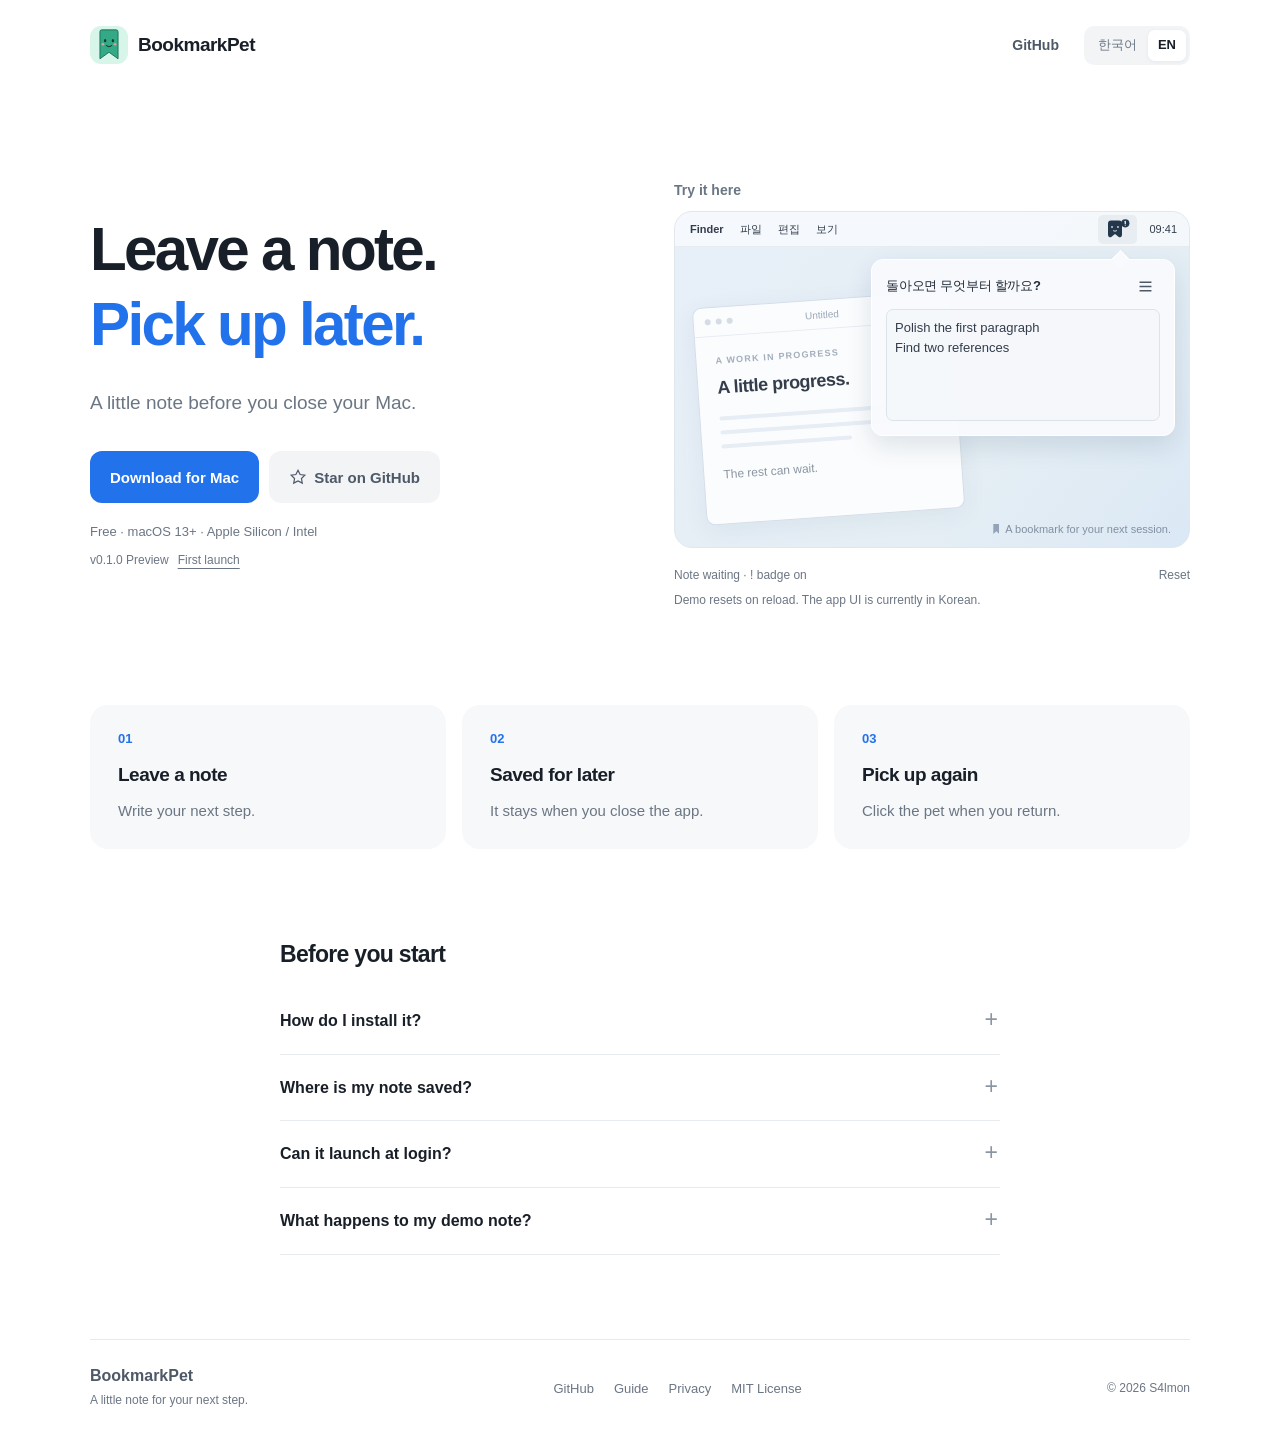
==== docs/en/index.html @ 2b0f5f94 "Add a concise bilingual BookmarkPet website with interactive demo" ====
<!doctype html>
<html lang="en">
<head>
  <meta charset="utf-8">
  <meta name="viewport" content="width=device-width, initial-scale=1">
  <meta name="color-scheme" content="light">
  <title>BookmarkPet — A little note for your next step</title>
  <meta name="description" content="Leave a note before you close your Mac. A tiny macOS menu bar companion that remembers your next step. Free and open source.">
  <meta name="theme-color" content="#ffffff">
  <meta property="og:type" content="website">
  <meta property="og:title" content="BookmarkPet — A little note for your next step">
  <meta property="og:description" content="Leave a note before you close your Mac. A tiny macOS menu bar companion that remembers your next step. Free and open source.">
  <meta property="og:url" content="https://s4lmon-sh.github.io/BookmarkPet/en/">
  <meta property="og:locale" content="en_US">
  <link rel="canonical" href="https://s4lmon-sh.github.io/BookmarkPet/en/">
  <link rel="alternate" hreflang="ko" href="https://s4lmon-sh.github.io/BookmarkPet/">
  <link rel="alternate" hreflang="en" href="https://s4lmon-sh.github.io/BookmarkPet/en/">
  <link rel="icon" type="image/svg+xml" href="../assets/bookmarkpet.svg">
  <link rel="stylesheet" href="../assets/styles.css">
  <script src="../assets/app.js" defer></script>
</head>
<body>
  <a class="skip-link" href="#main" data-copy="skip">Skip to content</a>
  <header class="site-header wrap">
    <a class="brand" href="./" aria-label="BookmarkPet home">
      <img src="../assets/bookmarkpet.svg" width="38" height="38" alt="">
      <span>BookmarkPet</span>
    </a>
    <nav aria-label="Main navigation">
      <a class="nav-source" href="https://github.com/S4lmon-SH/BookmarkPet" target="_blank" rel="noopener noreferrer">GitHub</a>
      <div class="language-switch" aria-label="Language">
        <a href="../" lang="ko" data-language="ko">한국어</a>
        <a href="./" lang="en" aria-current="page" data-language="en">EN</a>
      </div>
    </nav>
  </header>

  <main id="main">
    <section class="hero wrap" aria-labelledby="hero-title">
      <div class="hero-copy">
        <h1 id="hero-title"><span data-copy="hero1">Leave a note.</span><br><span class="accent-text" data-copy="hero2">Pick up later.</span></h1>
        <p class="hero-description" data-copy="heroDescription">A little note before you close your Mac.</p>
        <div class="hero-actions">
          <a class="button primary" href="https://github.com/S4lmon-SH/BookmarkPet/releases/download/v0.1.0/BookmarkPet-0.1.0-universal.zip" data-copy="download">Download for Mac</a>
          <a class="button secondary" href="https://github.com/S4lmon-SH/BookmarkPet" target="_blank" rel="noopener noreferrer"><svg width="18" height="18" viewBox="0 0 24 24" fill="none" stroke="currentColor" stroke-width="1.6" aria-hidden="true"><path d="m12 3 2.8 5.7 6.3.9-4.5 4.4 1.1 6.2-5.7-3-5.7 3 1.1-6.2-4.5-4.4 6.3-.9Z"/></svg><span data-copy="star">Star on GitHub</span></a>
        </div>
        <p class="requirements" data-copy="requirements">Free · macOS 13+ · Apple Silicon / Intel</p>
        <p class="preview-note"><span data-copy="previewNote">v0.1.0 Preview</span> <a href="#install" data-copy="installHelp" data-open-install>First launch</a></p>
      </div>

      <div class="demo-column">
        <div class="demo-label"><span data-copy="tryLabel">Try it here</span></div>
        <div class="mac-demo" id="mac-demo">
          <div class="mac-menubar">
            <div class="mac-menu-left" aria-hidden="true"><span class="finder-word">Finder</span><span>파일</span><span>편집</span><span>보기</span></div>
            <div class="mac-menu-right">
              <button class="pet-toggle has-note" id="pet-toggle" type="button" aria-label="메모 열기 또는 닫기" aria-expanded="true" aria-controls="demo-popover">
                <svg class="status-pet" width="27" height="20" viewBox="0 0 27 20" aria-hidden="true">
                  <defs>
                    <mask id="pet-face"><rect width="27" height="20" fill="white"/><g fill="black"><path d="M6 1 11 5.1 16 1Z"/><ellipse cx="8.025" cy="12.1" rx=".825" ry="1"/><ellipse cx="13.975" cy="12.1" rx=".825" ry="1"/><path d="M9.1 8.6C10 7.6 12 7.6 12.9 8.6" fill="none" stroke="black" stroke-width=".9"/></g></mask>
                    <mask id="badge-face"><rect width="27" height="20" fill="white"/><g transform="translate(0 20) scale(1 -1)" fill="black"><rect x="20.6" y="15" width="1.35" height="3.3" rx=".6"/><circle cx="21.275" cy="13.925" r=".625"/></g></mask>
                  </defs>
                  <g transform="translate(0 20) scale(1 -1)"><rect x="4" y="1.5" width="14" height="17" rx="3" fill="currentColor" mask="url(#pet-face)"/></g>
                  <g id="memo-badge" mask="url(#badge-face)"><circle cx="21.3" cy="4.3" r="4.1" fill="currentColor"/></g>
                </svg>
              </button>
              <span class="mac-clock" aria-hidden="true">09:41</span>
            </div>
          </div>
          <div class="desktop-paper" aria-hidden="true">
            <div class="paper-toolbar"><span></span><span></span><span></span><em>Untitled</em></div>
            <div class="paper-content"><p class="paper-kicker">A WORK IN PROGRESS</p><p class="paper-title" data-copy="paperTitle">A little progress.</p><span class="paper-line long"></span><span class="paper-line"></span><span class="paper-line short"></span><p class="paper-signoff" data-copy="paperSignoff">The rest can wait.</p></div>
          </div>
          <div class="demo-popover" id="demo-popover" role="region" aria-labelledby="demo-prompt">
            <div class="popover-heading"><h2 id="demo-prompt">돌아오면 무엇부터 할까요?</h2><button id="settings-toggle" class="settings-toggle" type="button" aria-label="메모 및 설정" aria-expanded="false" aria-controls="demo-settings"><svg width="17" height="17" viewBox="0 0 20 20" stroke="currentColor" stroke-width="1.6" aria-hidden="true"><path d="M3 5h14M3 10h14M3 15h14"/></svg></button></div>
            <label class="visually-hidden" for="demo-note" data-copy="noteLabel">Try writing your next step</label>
            <textarea id="demo-note" rows="4" spellcheck="false">Polish the first paragraph
Find two references</textarea>
            <div class="demo-settings" id="demo-settings" role="group" aria-label="메모 설정" hidden><button id="clear-note" type="button">메모 비우기</button><button id="undo-clear" type="button" disabled>되돌리기</button></div>
          </div>
          <div class="desktop-caption"><span class="caption-bookmark" aria-hidden="true"></span><span data-copy="desktopCaption">A bookmark for your next session.</span></div>
        </div>
        <div class="demo-footer"><p id="demo-state" aria-live="polite">Note waiting · ! badge on</p><button id="reset-demo" type="button" data-copy="resetDemo">Reset</button></div>
        <p class="demo-disclaimer" data-copy="demoDisclaimer">Demo resets on reload. The app UI is currently in Korean.</p>
        <noscript><p class="demo-disclaimer" data-copy="noScript">Enable JavaScript to try the demo.</p></noscript>
      </div>
    </section>

    <section class="how-section wrap" id="how" aria-labelledby="how-title">
      <h2 id="how-title" class="visually-hidden" data-copy="howTitle">How it works</h2>
      <ol class="steps">
        <li><span class="step-number" aria-hidden="true">01</span><h3 data-copy="step1Title">Leave a note</h3><p data-copy="step1Body">Write your next step.</p></li>
        <li><span class="step-number" aria-hidden="true">02</span><h3 data-copy="step2Title">Saved for later</h3><p data-copy="step2Body">It stays when you close the app.</p></li>
        <li><span class="step-number" aria-hidden="true">03</span><h3 data-copy="step3Title">Pick up again</h3><p data-copy="step3Body">Click the pet when you return.</p></li>
      </ol>
    </section>

    <section class="faq-section wrap" aria-labelledby="faq-title">
      <h2 id="faq-title" data-copy="faqTitle">Before you start</h2>
      <div class="faq-list">
        <details id="install"><summary data-copy="installQuestion">How do I install it?</summary><div class="faq-answer"><ol><li data-copy="install1">Download and unzip the archive.</li><li data-copy="install2">Move BookmarkPet.app into your Applications folder and open it.</li><li data-copy="install3">Find the bookmark pet in your menu bar and click it.</li></ol><p data-copy="installWarning">This preview has no Developer ID signature or Apple notarization. macOS may block it. If you trust the download, try opening it once, then check System Settings → Privacy &amp; Security → Open Anyway. Managed Macs may not allow this.</p><p><a href="https://support.apple.com/en-us/102445" data-apple-link data-copy="appleHelp">Apple’s first-launch instructions</a><span class="link-divider" aria-hidden="true">·</span><a href="https://github.com/S4lmon-SH/BookmarkPet/blob/main/README.md#build-from-source" data-readme-link data-copy="buildYourself">Build from source</a></p></div></details>
        <details><summary data-copy="storageQuestion">Where is my note saved?</summary><div class="faq-answer"><p data-copy="storageBody">In a plain text file on your Mac. No account or cloud transfer. The file is not encrypted by BookmarkPet and remains after you delete the app.</p><code class="storage-path">~/Library/Application Support/BookmarkPet/memo.txt</code><p data-copy="undoBody">Use the ☰ menu to clear the note or undo the latest clear. Clear undo is available until your next edit or app exit.</p></div></details>
        <details><summary data-copy="loginQuestion">Can it launch at login?</summary><div class="faq-answer"><p data-copy="loginBody">Keep the app in your Applications folder, then turn on 로그인 시 실행 (Launch at login) in the ☰ menu. The menu explains when system approval is needed.</p><p data-copy="loginLimitation">Actual reboot/login, Intel Mac, and macOS 13 execution have not yet been verified.</p><p><a href="https://github.com/S4lmon-SH/BookmarkPet/blob/main/docs/VERIFICATION.md" data-copy="verification">Verification results</a></p></div></details>
        <details id="site-privacy"><summary data-copy="websitePrivacyQuestion">What happens to my demo note?</summary><div class="faq-answer"><p data-copy="websitePrivacyBody">It stays only in this page’s memory. It is not sent to a server or saved in browser storage. Reloading or switching languages resets it. This website uses no analytics or advertising tools.</p><p><span data-copy="hostingPrivacy">GitHub Pages, our hosting provider, may log visitor IP addresses for security.</span> <a href="https://docs.github.com/en/pages/getting-started-with-github-pages/what-is-github-pages#data-collection" data-copy="hostingPolicy">Learn more</a></p></div></details>
      </div>
    </section>
  </main>
  <footer class="site-footer wrap"><div><a class="footer-brand" href="./">BookmarkPet</a><p class="footer-tagline" data-copy="footerTagline">A little note for your next step.</p></div><div class="footer-links"><a href="https://github.com/S4lmon-SH/BookmarkPet" target="_blank" rel="noopener noreferrer">GitHub</a><a href="https://github.com/S4lmon-SH/BookmarkPet/blob/main/README.md" data-readme-link data-copy="readme">Guide</a><a href="#site-privacy" data-open-privacy data-copy="privacy">Privacy</a><a href="https://github.com/S4lmon-SH/BookmarkPet/blob/main/LICENSE">MIT License</a></div><p class="footer-credit">© 2026 <a href="https://github.com/S4lmon-SH">S4lmon</a></p></footer>
</body>
</html>
---- docs/assets/styles.css ----
:root{color-scheme:light;--bg:#fff;--surface:#f2f4f6;--ink:#191f28;--muted:#6b7684;--blue:#2272eb;--line:#e8ebed;--focus:#2272eb;font-family:-apple-system,BlinkMacSystemFont,"Segoe UI",sans-serif;font-synthesis:none}
*{box-sizing:border-box}html{scroll-behavior:smooth;scroll-padding-top:28px}body{margin:0;background:var(--bg);color:var(--ink);-webkit-font-smoothing:antialiased}button,textarea{font:inherit}button,a,textarea{-webkit-tap-highlight-color:transparent}a{color:inherit;text-underline-offset:4px}button{color:inherit;cursor:pointer}button:disabled{cursor:default}button:focus-visible,a:focus-visible,textarea:focus-visible,summary:focus-visible{outline:3px solid var(--focus);outline-offset:4px}button,a{touch-action:manipulation}svg{display:block;flex-shrink:0}img{max-width:100%;height:auto}[hidden]{display:none!important}.wrap{width:min(1100px,calc(100% - 80px));margin-inline:auto}.visually-hidden{position:absolute;width:1px;height:1px;padding:0;overflow:hidden;clip:rect(0,0,0,0);white-space:nowrap;border:0}.skip-link{position:fixed;top:12px;left:12px;z-index:100;padding:12px;border-radius:10px;background:var(--surface);transform:translateY(-160%)}.skip-link:focus{transform:none}
.site-header{display:flex;align-items:center;justify-content:space-between;min-height:90px;gap:20px}.brand{display:flex;align-items:center;gap:10px;text-decoration:none;font-size:19px;font-weight:720;letter-spacing:-.5px}.brand img{border-radius:11px}.site-header nav{display:flex;align-items:center;gap:25px;font-size:14px;font-weight:550}.nav-source{color:#4e5968;text-decoration:none}.nav-source:hover{color:var(--blue)}.language-switch{display:flex;padding:4px;border-radius:10px;gap:1px;background:var(--surface)}.language-switch a{display:inline-flex;align-items:center;justify-content:center;min-height:31px;padding:5px 10px;border-radius:7px;text-decoration:none;line-height:1.2;font-size:13px;color:var(--muted)}.language-switch [aria-current=page]{background:#fff;color:var(--ink);box-shadow:0 1px 4px #191f280d}
.hero{display:grid;grid-template-columns:1fr 1fr;align-items:center;gap:68px;padding-block:92px 95px}.hero-copy{padding-bottom:10px}h1{font-size:clamp(43px,4.7vw,64px);line-height:1.25;letter-spacing:-2.7px;font-weight:720;margin:0 0 25px;word-break:keep-all}.accent-text{color:var(--blue)}.hero-description{font-size:19px;line-height:1.7;color:var(--muted);margin:0 0 32px;word-break:keep-all}.hero-actions{display:flex;align-items:center;gap:10px;flex-wrap:wrap}.button{display:inline-flex;align-items:center;justify-content:center;gap:7px;min-height:52px;padding:14px 20px;border:0;border-radius:12px;text-decoration:none;font-size:15px;line-height:1.4;font-weight:620;transition:background .16s}.primary{background:var(--blue);color:#fff}.primary:hover{background:#1c64d4}.secondary{background:var(--surface);color:#4e5968}.secondary:hover{background:#e8ebed}.requirements{font-size:13px;color:var(--muted);line-height:1.7;margin:18px 0 0}.preview-note{display:flex;gap:9px;flex-wrap:wrap;font-size:12px;color:var(--muted);line-height:1.7;margin:7px 0 0}.preview-note a{white-space:nowrap}.demo-column{min-width:0}.demo-label{font-size:14px;font-weight:550;margin-bottom:13px;color:var(--muted)}
.mac-demo{position:relative;isolation:isolate;height:337px;overflow:hidden;border:1px solid #e1e7ed;border-radius:18px;background:linear-gradient(130deg,#e7eff8,#e5eef4 65%,#dbe8f5);color:#333d4b}.mac-menubar{height:35px;display:flex;align-items:center;justify-content:space-between;padding-inline:15px 12px;background:#f7fafddd;border-bottom:1px solid #1a3c5910;position:relative;z-index:3}.mac-menu-left{display:flex;align-items:center;gap:16px;font-size:11px}.finder-word{font-weight:650}.mac-menu-right{display:flex;gap:12px;align-items:center;font-size:11px}.pet-toggle{height:29px;width:39px;display:grid;place-items:center;padding:0;border:0;border-radius:5px;background:none;color:#25374b}.pet-toggle:hover,.pet-toggle[aria-expanded=true]{background:#2e425b10}.mac-clock{font-variant-numeric:tabular-nums}.status-pet{overflow:visible}.has-note #memo-badge{animation:badge-arrive .18s ease-out}.desktop-paper{position:absolute;left:24px;bottom:30px;width:259px;max-width:70%;height:218px;border:1px solid #d5dee8;border-radius:9px;background:#ffffffd9;box-shadow:0 6px 24px #324d6810;transform:rotate(-4deg)}.paper-toolbar{display:flex;align-items:center;gap:5px;height:29px;padding:0 11px;border-bottom:1px solid #e8edf3}.paper-toolbar span{height:6px;width:6px;border-radius:50%;background:#d5dce6}.paper-toolbar em{position:absolute;left:0;right:0;text-align:center;font-style:normal;font-size:10px;color:#9ca8b7}.paper-content{padding:19px}.paper-kicker{margin:0 0 12px;color:#a2aebc;font-size:9px;font-weight:600;letter-spacing:1.2px}.paper-title{margin:0 0 18px;font-size:18px;letter-spacing:-.5px;font-weight:650}.paper-line{display:block;width:88%;height:4px;border-radius:2px;background:#e7edf4;margin:10px 0}.paper-line.long{width:100%}.paper-line.short{width:60%}.paper-signoff{font-size:12px;color:#8b95a1;margin-top:19px}.desktop-caption{position:absolute;bottom:12px;right:18px;display:flex;gap:6px;align-items:center;font-size:11px;color:#8190a2}.caption-bookmark{width:6px;height:10px;display:inline-block;background:#93a4b8;clip-path:polygon(0 0,100% 0,100% 100%,50% 73%,0 100%)}
.demo-popover{position:absolute;right:14px;top:47px;z-index:5;width:304px;max-width:calc(100% - 28px);padding:14px;border:1px solid #fff;border-radius:12px;background:#f8fafdf7;box-shadow:0 10px 26px #1b3b5b21;animation:popover-arrive .16s ease-out}.demo-popover::before{content:"";position:absolute;right:47px;top:-7px;width:12px;height:12px;transform:rotate(45deg);background:#f8fafd;border-left:1px solid #fff;border-top:1px solid #fff}.popover-heading{display:flex;align-items:center;justify-content:space-between;gap:8px;margin-bottom:10px}.popover-heading h2{font-size:13px;font-weight:600;line-height:1.4;margin:0;color:#202a35;letter-spacing:-.25px}.settings-toggle{display:grid;place-items:center;min-width:25px;min-height:25px;border:0;border-radius:5px;background:transparent;color:#4e5968}.settings-toggle:hover,.settings-toggle[aria-expanded=true]{background:#1f3b5910}#demo-note{display:block;width:100%;height:112px;padding:8px;border:1px solid #dde3eb;border-radius:7px;background:#eef2f64d;color:#333d4b;font-size:13px;line-height:1.5;resize:none;overflow:auto;caret-color:#3182f6}#demo-note:focus{outline:2px solid #3182f645;outline-offset:0}.demo-settings{position:absolute;right:13px;top:43px;z-index:7;width:154px;padding:5px;background:#fcfdfff5;border:1px solid #d7e0eb;border-radius:7px;box-shadow:0 8px 20px #1d354c21}.demo-settings button{display:block;width:100%;padding:8px 10px;border:0;border-radius:4px;text-align:left;background:transparent;font-size:12px;color:#333d4b}.demo-settings button:not(:disabled):hover{color:#fff;background:#3182f6}.demo-settings button:disabled{color:#a7b0bc}.demo-footer{display:flex;align-items:center;justify-content:space-between;gap:12px;margin-top:13px;font-size:12px;color:var(--muted)}.demo-footer p{margin:0;line-height:1.5}.demo-footer button{border:0;background:none;padding:7px 0;font-size:12px;color:var(--muted)}.demo-footer button:hover{color:var(--blue)}.demo-disclaimer{font-size:12px;line-height:1.6;margin:2px 0 0;color:var(--muted)}
.how-section{padding-block:0 78px}.steps{display:grid;grid-template-columns:repeat(3,1fr);gap:16px;list-style:none;padding:0;margin:0}.steps li{padding:26px 28px;background:#f7f8fa;border-radius:18px}.step-number{display:block;font-size:13px;font-weight:650;color:var(--blue);margin-bottom:16px}.steps h3{font-size:19px;letter-spacing:-.5px;font-weight:630;line-height:1.4;margin:0 0 9px;word-break:keep-all}.steps p{font-size:15px;line-height:1.7;color:var(--muted);margin:0;word-break:keep-all}
.faq-section{width:min(720px,calc(100% - 80px));padding-block:14px 84px}.faq-section>h2{font-size:23px;font-weight:650;letter-spacing:-.7px;margin:0 0 20px}.faq-list details{border-bottom:1px solid var(--line);padding-block:20px}.faq-list summary{position:relative;padding-right:30px;font-size:16px;font-weight:550;line-height:1.6;cursor:pointer;list-style:none;word-break:keep-all}.faq-list summary::-webkit-details-marker{display:none}.faq-list summary::after{content:"+";position:absolute;right:2px;top:-1px;font-size:23px;line-height:1.1;font-weight:350;color:#8b95a1}.faq-list details[open] summary::after{content:"−"}.faq-answer{font-size:14px;line-height:1.9;color:var(--muted);padding:11px 0 0}.faq-answer p{margin:10px 0;word-break:keep-all}.faq-answer ol{margin:8px 0 18px;padding-left:22px}.faq-answer li{padding:2px 0 2px 4px}.faq-answer a{color:#2272eb}.storage-path{display:block;overflow-wrap:anywhere;white-space:normal;font-size:12px;background:var(--surface);border-radius:8px;padding:12px 14px;line-height:1.7}.link-divider{padding-inline:10px}
.site-footer{display:flex;align-items:center;justify-content:space-between;gap:24px;flex-wrap:wrap;padding-block:27px 35px;border-top:1px solid var(--line);font-size:13px;color:var(--muted)}.site-footer a{text-decoration:none}.site-footer a:hover{text-decoration:underline}.site-footer p{margin:0;line-height:1.8}.footer-brand{font-size:16px;font-weight:700;color:#4e5968}.footer-tagline{padding-top:5px;font-size:12px}.footer-links{display:flex;gap:20px;flex-wrap:wrap;align-items:center}.footer-credit{font-size:12px}
@keyframes popover-arrive{from{opacity:0;transform:translateY(-3px)}to{opacity:1;transform:translateY(0)}}@keyframes badge-arrive{from{opacity:.4}to{opacity:1}}
@media(max-width:1000px){.hero{gap:35px;padding-block:74px 80px}h1{font-size:52px}.hero-description{font-size:18px}.button{font-size:14px;padding:13px 16px}.mac-menu-left{gap:11px}.steps li{padding:23px}.steps h3{font-size:18px}}
@media(max-width:800px){.wrap{width:min(520px,calc(100% - 40px))}.site-header{min-height:78px}.site-header nav{gap:16px}.brand{font-size:17px;gap:8px}.brand img{width:34px}.language-switch a{min-height:30px;font-size:12px;padding:5px 9px}.hero{grid-template-columns:1fr;gap:42px;padding-block:42px 47px}.hero-copy{padding:0}h1{font-size:clamp(44px,11vw,58px);letter-spacing:-2px;margin-bottom:18px}.hero-description{font-size:18px;margin-bottom:25px}.button{min-height:51px;font-size:14px;padding:14px 18px}.requirements{font-size:12px}.mac-demo{height:330px}.hero-actions{gap:9px}.how-section{padding-block:0 47px}.steps{gap:10px;grid-template-columns:1fr}.steps li{display:grid;grid-template-columns:29px 1fr;column-gap:14px;padding:20px 22px;align-items:center}.step-number{grid-row:1/3;margin:0;align-self:start;padding-top:4px}.steps h3{font-size:17px;margin:0 0 4px}.steps p{font-size:14px}.faq-section{padding-block:7px 52px}.faq-section>h2{font-size:22px;margin-bottom:13px}.faq-list details{padding-block:18px}.faq-list summary{font-size:15px}.site-footer{gap:20px;padding-block:23px 28px}.footer-links{gap:16px;font-size:12px}.footer-credit{width:100%}.footer-tagline{display:none}}
@media(max-width:380px){.wrap{width:calc(100% - 32px)}.nav-source{display:none}h1{font-size:43px}.hero-actions{gap:8px}.button{padding-inline:13px}.demo-popover{right:10px;max-width:calc(100% - 20px)}.mac-menu-left{gap:9px}.desktop-paper{left:16px}.steps li{padding:18px 20px}}
@media(prefers-reduced-motion:reduce){html{scroll-behavior:auto}*,*::before,*::after{animation:none!important;transition:none!important}}
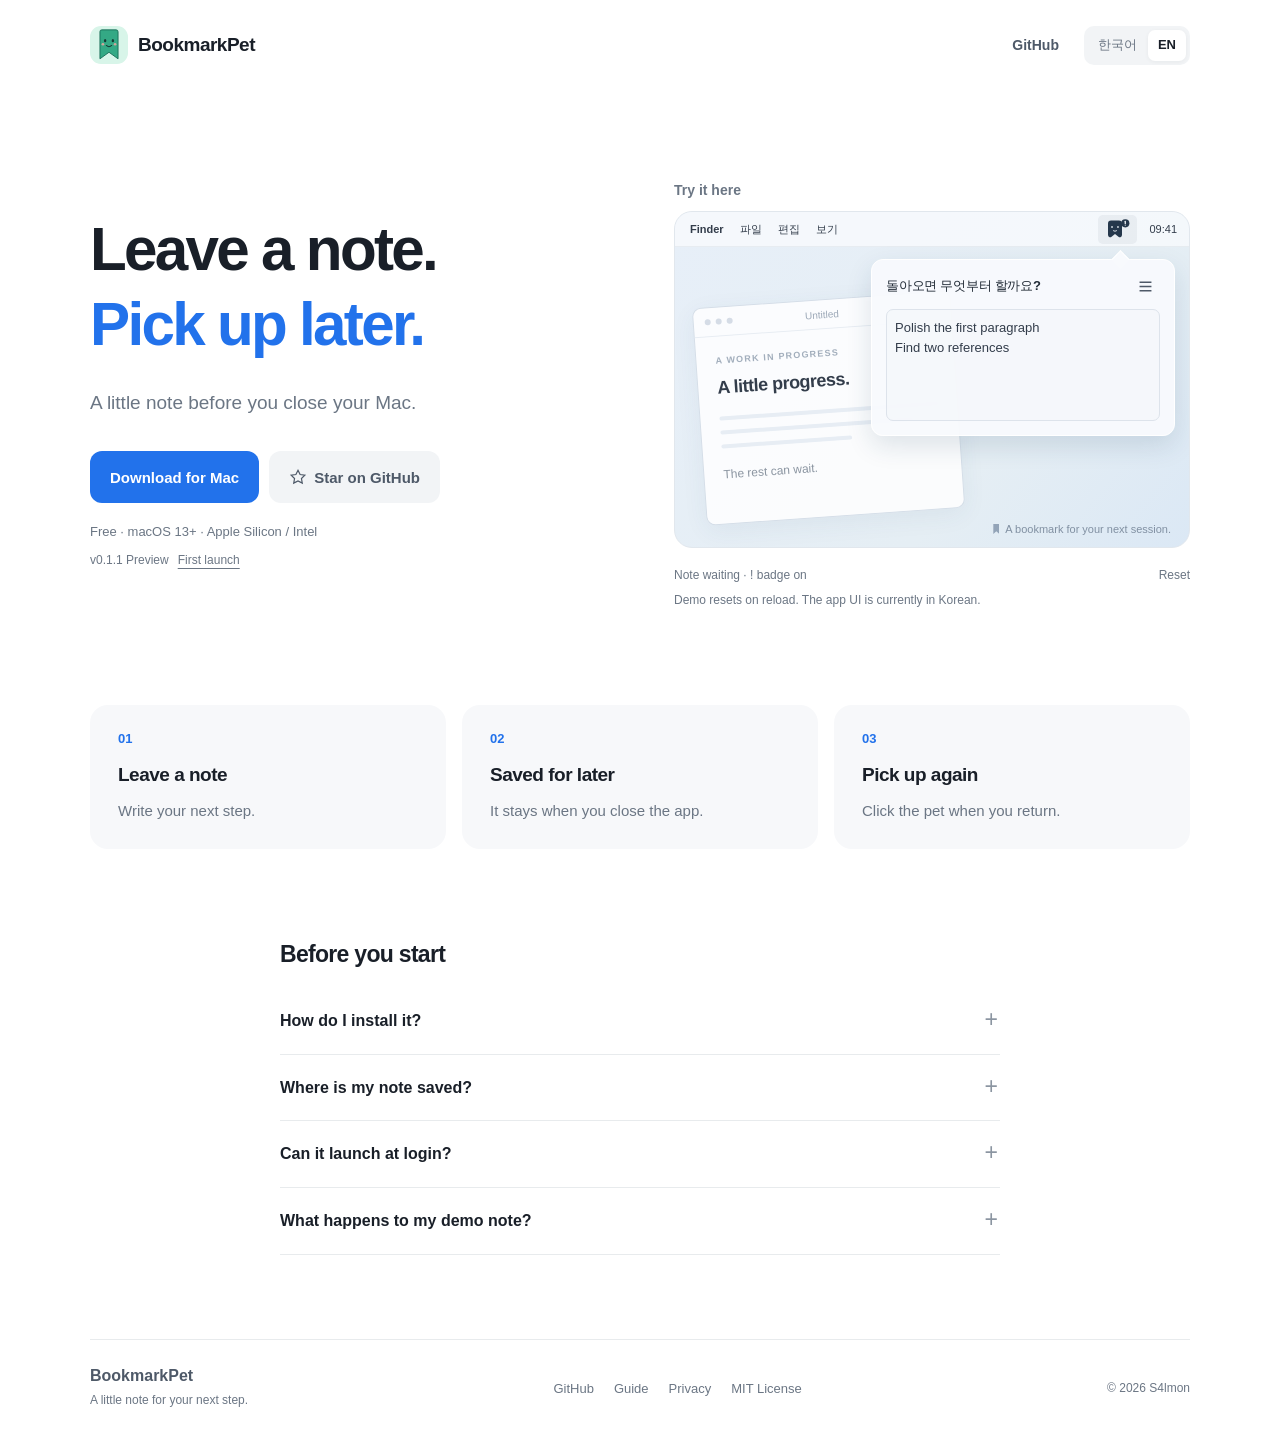
==== commit 70409b00: "Release v0.1.1 with clickable links in notes" ====
--- a/docs/en/index.html
+++ b/docs/en/index.html
@@ -41,11 +41,11 @@
         <h1 id="hero-title"><span data-copy="hero1">Leave a note.</span><br><span class="accent-text" data-copy="hero2">Pick up later.</span></h1>
         <p class="hero-description" data-copy="heroDescription">A little note before you close your Mac.</p>
         <div class="hero-actions">
-          <a class="button primary" href="https://github.com/S4lmon-SH/BookmarkPet/releases/download/v0.1.0/BookmarkPet-0.1.0-universal.zip" data-copy="download">Download for Mac</a>
+          <a class="button primary" href="https://github.com/S4lmon-SH/BookmarkPet/releases/download/v0.1.1/BookmarkPet-0.1.1-universal.zip" data-copy="download">Download for Mac</a>
           <a class="button secondary" href="https://github.com/S4lmon-SH/BookmarkPet" target="_blank" rel="noopener noreferrer"><svg width="18" height="18" viewBox="0 0 24 24" fill="none" stroke="currentColor" stroke-width="1.6" aria-hidden="true"><path d="m12 3 2.8 5.7 6.3.9-4.5 4.4 1.1 6.2-5.7-3-5.7 3 1.1-6.2-4.5-4.4 6.3-.9Z"/></svg><span data-copy="star">Star on GitHub</span></a>
         </div>
         <p class="requirements" data-copy="requirements">Free · macOS 13+ · Apple Silicon / Intel</p>
-        <p class="preview-note"><span data-copy="previewNote">v0.1.0 Preview</span> <a href="#install" data-copy="installHelp" data-open-install>First launch</a></p>
+        <p class="preview-note"><span data-copy="previewNote">v0.1.1 Preview</span> <a href="#install" data-copy="installHelp" data-open-install>First launch</a></p>
       </div>
 
       <div class="demo-column">
